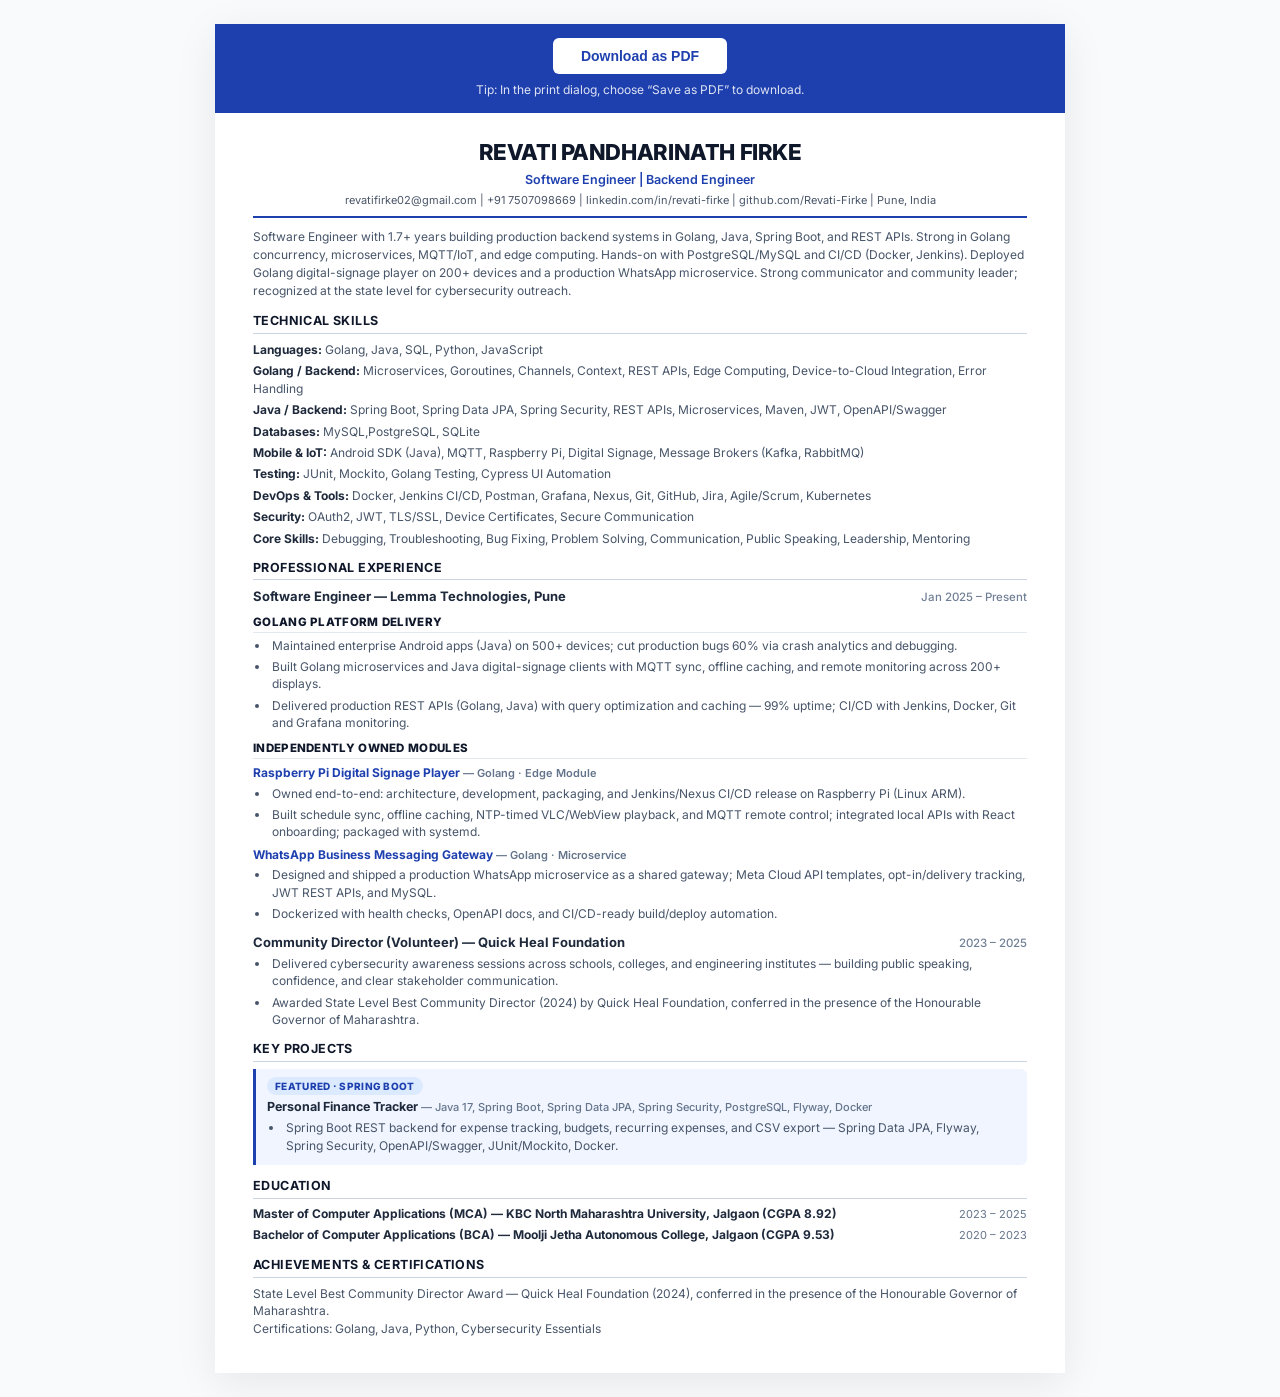
==== golang_resume.html @ a851dc43 "Refactor resume content and add new Java resume - Updated personal summary to reflect 1.8+ years of " ====
<!doctype html>
<html lang="en">
  <head>
    <meta charset="UTF-8" />
    <meta name="viewport" content="width=device-width, initial-scale=1.0" />
    <title>Revati Firke - Golang Developer Resume</title>
    <link
      href="https://fonts.googleapis.com/css2?family=Inter:wght@400;500;600;700;800&display=swap"
      rel="stylesheet"
    />
    <style>
      * {
        margin: 0;
        padding: 0;
        box-sizing: border-box;
      }
      body {
        font-family: "Inter", sans-serif;
        line-height: 1.4;
        color: #1e293b;
        background: #f8fafc;
        font-size: 12px;
      }
      .resume-container {
        max-width: 850px;
        margin: 24px auto;
        background: white;
        box-shadow: 0 10px 40px rgba(0, 0, 0, 0.08);
      }
      .no-print {
        text-align: center;
        padding: 14px;
        background: #1e40af;
      }
      .no-print button {
        padding: 10px 28px;
        background: white;
        color: #1e40af;
        border: none;
        border-radius: 6px;
        font-weight: 600;
        cursor: pointer;
        font-size: 14px;
      }
      .resume-content {
        padding: 24px 38px;
      }
      .header {
        text-align: center;
        margin-bottom: 10px;
        padding-bottom: 8px;
        border-bottom: 2px solid #1e40af;
      }
      .header h1 {
        font-size: 22px;
        font-weight: 800;
        color: #0f172a;
        letter-spacing: -0.4px;
      }
      .header .title {
        font-size: 12.5px;
        color: #1e40af;
        font-weight: 600;
        margin: 3px 0 5px;
      }
      .contact-info {
        font-size: 11px;
        color: #4a5568;
      }
      .contact-info a {
        color: #475569;
        text-decoration: none;
      }
      .section {
        margin-bottom: 12px;
      }
      .summary p {
        color: #475569;
        font-size: 12px;
        line-height: 1.5;
      }
      .section-title {
        font-size: 12.5px;
        font-weight: 700;
        color: #0f172a;
        margin-bottom: 7px;
        padding-bottom: 3px;
        border-bottom: 1.5px solid #cbd5e1;
        text-transform: uppercase;
        letter-spacing: 0.4px;
      }
      .job-header {
        display: flex;
        justify-content: space-between;
        align-items: baseline;
        flex-wrap: wrap;
        margin-bottom: 4px;
      }
      .job-title {
        font-size: 13px;
        font-weight: 700;
        color: #1e293b;
      }
      .job-date {
        font-size: 11.5px;
        color: #718096;
        font-weight: 500;
      }
      .exp-sub {
        margin-top: 8px;
      }
      .exp-sub-title {
        font-size: 11.5px;
        font-weight: 800;
        color: #0f172a;
        text-transform: uppercase;
        letter-spacing: 0.3px;
        margin-bottom: 4px;
        border-bottom: 1px solid #e2e8f0;
        padding-bottom: 2px;
      }
      .exp-module-name {
        font-size: 12px;
        font-weight: 700;
        color: #1e40af;
        margin: 6px 0 2px;
      }
      .exp-module-name span {
        font-weight: 600;
        color: #64748b;
        font-size: 11px;
      }
      ul {
        list-style: disc;
        margin-left: 17px;
        margin-top: 3px;
      }
      li {
        margin-bottom: 4px;
        color: #475569;
        font-size: 12px;
        line-height: 1.45;
        padding-left: 2px;
      }
      .skill-row {
        font-size: 12px;
        color: #475569;
        margin-bottom: 4px;
        line-height: 1.45;
      }
      .skill-row strong {
        color: #1e293b;
        font-weight: 700;
      }
      .edu-item {
        margin-bottom: 5px;
      }
      .edu-head {
        display: flex;
        justify-content: space-between;
        align-items: baseline;
        flex-wrap: wrap;
      }
      .degree {
        font-size: 12px;
        font-weight: 700;
        color: #1e293b;
      }
      .edu-date {
        font-size: 11px;
        color: #64748b;
      }
      .project {
        margin-bottom: 9px;
      }
      .project.featured {
        background: #f0f5ff;
        border-left: 3px solid #1e40af;
        padding: 8px 11px;
        border-radius: 0 6px 6px 0;
        margin-bottom: 10px;
      }
      .project-badge {
        display: inline-block;
        font-size: 10px;
        font-weight: 800;
        color: #1e40af;
        background: #dbeafe;
        padding: 2px 8px;
        border-radius: 10px;
        text-transform: uppercase;
        letter-spacing: 0.3px;
        margin-bottom: 3px;
      }
      .project-title {
        font-size: 12.5px;
        font-weight: 700;
        color: #1e293b;
      }
      .project-title span {
        font-weight: 500;
        color: #64748b;
        font-size: 11px;
      }
      .project-desc {
        font-size: 12px;
        color: #475569;
        line-height: 1.45;
        margin-top: 2px;
      }
      .project.featured ul {
        margin-top: 4px;
        margin-bottom: 0;
      }
      .project.featured li {
        margin-bottom: 3px;
      }
      .matrix-table {
        width: 100%;
        border-collapse: collapse;
        margin-top: 5px;
        font-size: 11px;
      }
      .matrix-table th,
      .matrix-table td {
        padding: 5px 8px;
        text-align: left;
        border: 1px solid #e2e8f0;
      }
      .matrix-table th {
        background: #f1f5f9;
        font-weight: 700;
        color: #0f172a;
      }
      .matrix-table td {
        color: #475569;
      }
      @media print {
        @page {
          size: A4;
          margin: 0.4in 0.5in;
        }
        body {
          background: white;
          font-size: 11px;
        }
        .resume-container {
          margin: 0;
          box-shadow: none;
          max-width: 100%;
        }
        .resume-content {
          padding: 0;
        }
        .no-print {
          display: none;
        }
        .section {
          margin-bottom: 10px;
        }
        a {
          color: #2d3748;
          text-decoration: none;
        }
      }
    </style>
  </head>
  <body>
    <div class="resume-container">
      <div class="no-print">
        <button onclick="window.print()">Download as PDF</button>
        <p
          style="
            color: rgba(255, 255, 255, 0.85);
            font-size: 12px;
            margin-top: 8px;
            font-family: Inter, sans-serif;
          "
        >
          Tip: In the print dialog, choose &ldquo;Save as PDF&rdquo; to
          download.
        </p>
      </div>

      <div class="resume-content">
        <div class="header">
          <h1>REVATI PANDHARINATH FIRKE</h1>
          <div class="title">Software Engineer | Backend Engineer</div>
          <div class="contact-info">
            revatifirke02@gmail.com | +91 7507098669 |
            <a href="https://linkedin.com/in/revati-firke-95b73b232"
              >linkedin.com/in/revati-firke</a
            >
            |
            <a href="https://github.com/Revati-Firke"
              >github.com/Revati-Firke</a
            >
            | Pune, India
          </div>
        </div>

        <div class="section summary">
          <p>
            Software Engineer with 1.7+ years building production backend
            systems in Golang, Java, Spring Boot, and REST APIs. Strong in
            Golang concurrency, microservices, MQTT/IoT, and edge computing.
            Hands-on with PostgreSQL/MySQL and CI/CD (Docker, Jenkins). Deployed
            Golang digital-signage player on 200+ devices and a production
            WhatsApp microservice. Strong communicator and community leader;
            recognized at the state level for cybersecurity outreach.
          </p>
        </div>

        <div class="section">
          <h2 class="section-title">Technical Skills</h2>
          <div class="skill-row">
            <strong>Languages:</strong> Golang, Java, SQL, Python, JavaScript
          </div>
          <div class="skill-row">
            <strong>Golang / Backend:</strong> Microservices, Goroutines,
            Channels, Context, REST APIs, Edge Computing, Device-to-Cloud
            Integration, Error Handling
          </div>
          <div class="skill-row">
            <strong>Java / Backend:</strong> Spring Boot, Spring Data JPA,
            Spring Security, REST APIs, Microservices, Maven, JWT,
            OpenAPI/Swagger
          </div>
          <div class="skill-row">
            <strong>Databases:</strong> MySQL,PostgreSQL, SQLite
          </div>
          <div class="skill-row">
            <strong>Mobile & IoT:</strong> Android SDK (Java), MQTT, Raspberry
            Pi, Digital Signage, Message Brokers (Kafka, RabbitMQ)
          </div>
          <div class="skill-row">
            <strong>Testing:</strong> JUnit, Mockito, Golang Testing, Cypress UI
            Automation
          </div>
          <div class="skill-row">
            <strong>DevOps & Tools:</strong> Docker, Jenkins CI/CD, Postman,
            Grafana, Nexus, Git, GitHub, Jira, Agile/Scrum, Kubernetes
          </div>
          <div class="skill-row">
            <strong>Security:</strong> OAuth2, JWT, TLS/SSL, Device
            Certificates, Secure Communication
          </div>
          <div class="skill-row">
            <strong>Core Skills:</strong> Debugging, Troubleshooting, Bug
            Fixing, Problem Solving, Communication, Public Speaking, Leadership,
            Mentoring
          </div>
        </div>

        <div class="section">
          <h2 class="section-title">Professional Experience</h2>

          <div class="job-header">
            <div class="job-title">
              Software Engineer — Lemma Technologies, Pune
            </div>
            <div class="job-date">Jan 2025 – Present</div>
          </div>

          <div class="exp-sub">
            <div class="exp-sub-title">Golang Platform Delivery</div>
            <ul>
              <li>
                Maintained enterprise Android apps (Java) on 500+ devices; cut
                production bugs 60% via crash analytics and debugging.
              </li>
              <li>
                Built Golang microservices and Java digital-signage clients with
                MQTT sync, offline caching, and remote monitoring across 200+
                displays.
              </li>
              <li>
                Delivered production REST APIs (Golang, Java) with query
                optimization and caching — 99% uptime; CI/CD with Jenkins,
                Docker, Git and Grafana monitoring.
              </li>
            </ul>
          </div>

          <div class="exp-sub">
            <div class="exp-sub-title">Independently Owned Modules</div>
            <div class="exp-module-name">
              Raspberry Pi Digital Signage Player
              <span>— Golang · Edge Module</span>
            </div>
            <ul>
              <li>
                Owned end-to-end: architecture, development, packaging, and
                Jenkins/Nexus CI/CD release on Raspberry Pi (Linux ARM).
              </li>
              <li>
                Built schedule sync, offline caching, NTP-timed VLC/WebView
                playback, and MQTT remote control; integrated local APIs with
                React onboarding; packaged with systemd.
              </li>
            </ul>
            <div class="exp-module-name">
              WhatsApp Business Messaging Gateway
              <span>— Golang · Microservice</span>
            </div>
            <ul>
              <li>
                Designed and shipped a production WhatsApp microservice as a
                shared gateway; Meta Cloud API templates, opt-in/delivery
                tracking, JWT REST APIs, and MySQL.
              </li>
              <li>
                Dockerized with health checks, OpenAPI docs, and CI/CD-ready
                build/deploy automation.
              </li>
            </ul>
          </div>

          <div class="job-header" style="margin-top: 10px">
            <div class="job-title">
              Community Director (Volunteer) — Quick Heal Foundation
            </div>
            <div class="job-date">2023 – 2025</div>
          </div>
          <ul>
            <li>
              Delivered cybersecurity awareness sessions across schools,
              colleges, and engineering institutes — building public speaking,
              confidence, and clear stakeholder communication.
            </li>
            <li>
              Awarded State Level Best Community Director (2024) by Quick Heal
              Foundation, conferred in the presence of the Honourable Governor
              of Maharashtra.
            </li>
          </ul>
        </div>

        <div class="section">
          <h2 class="section-title">Key Projects</h2>

          <div class="project featured">
            <div class="project-badge">Featured · Spring Boot</div>
            <div class="project-title">
              Personal Finance Tracker
              <span
                >— Java 17, Spring Boot, Spring Data JPA, Spring Security,
                PostgreSQL, Flyway, Docker</span
              >
            </div>
            <ul>
              <li>
                Spring Boot REST backend for expense tracking, budgets,
                recurring expenses, and CSV export — Spring Data JPA, Flyway,
                Spring Security, OpenAPI/Swagger, JUnit/Mockito, Docker.
              </li>
            </ul>
          </div>
        </div>

        <div class="section">
          <h2 class="section-title">Education</h2>
          <div class="edu-item">
            <div class="edu-head">
              <div class="degree">
                Master of Computer Applications (MCA) — KBC North Maharashtra
                University, Jalgaon (CGPA 8.92)
              </div>
              <div class="edu-date">2023 – 2025</div>
            </div>
          </div>
          <div class="edu-item">
            <div class="edu-head">
              <div class="degree">
                Bachelor of Computer Applications (BCA) — Moolji Jetha
                Autonomous College, Jalgaon (CGPA 9.53)
              </div>
              <div class="edu-date">2020 – 2023</div>
            </div>
          </div>
        </div>

        <div class="section">
          <h2 class="section-title">Achievements & Certifications</h2>
          <div class="skill-row">
            State Level Best Community Director Award — Quick Heal Foundation
            (2024), conferred in the presence of the Honourable Governor of
            Maharashtra.<br />
            Certifications: Golang, Java, Python, Cybersecurity Essentials
          </div>
        </div>
      </div>
    </div>
  </body>
</html>
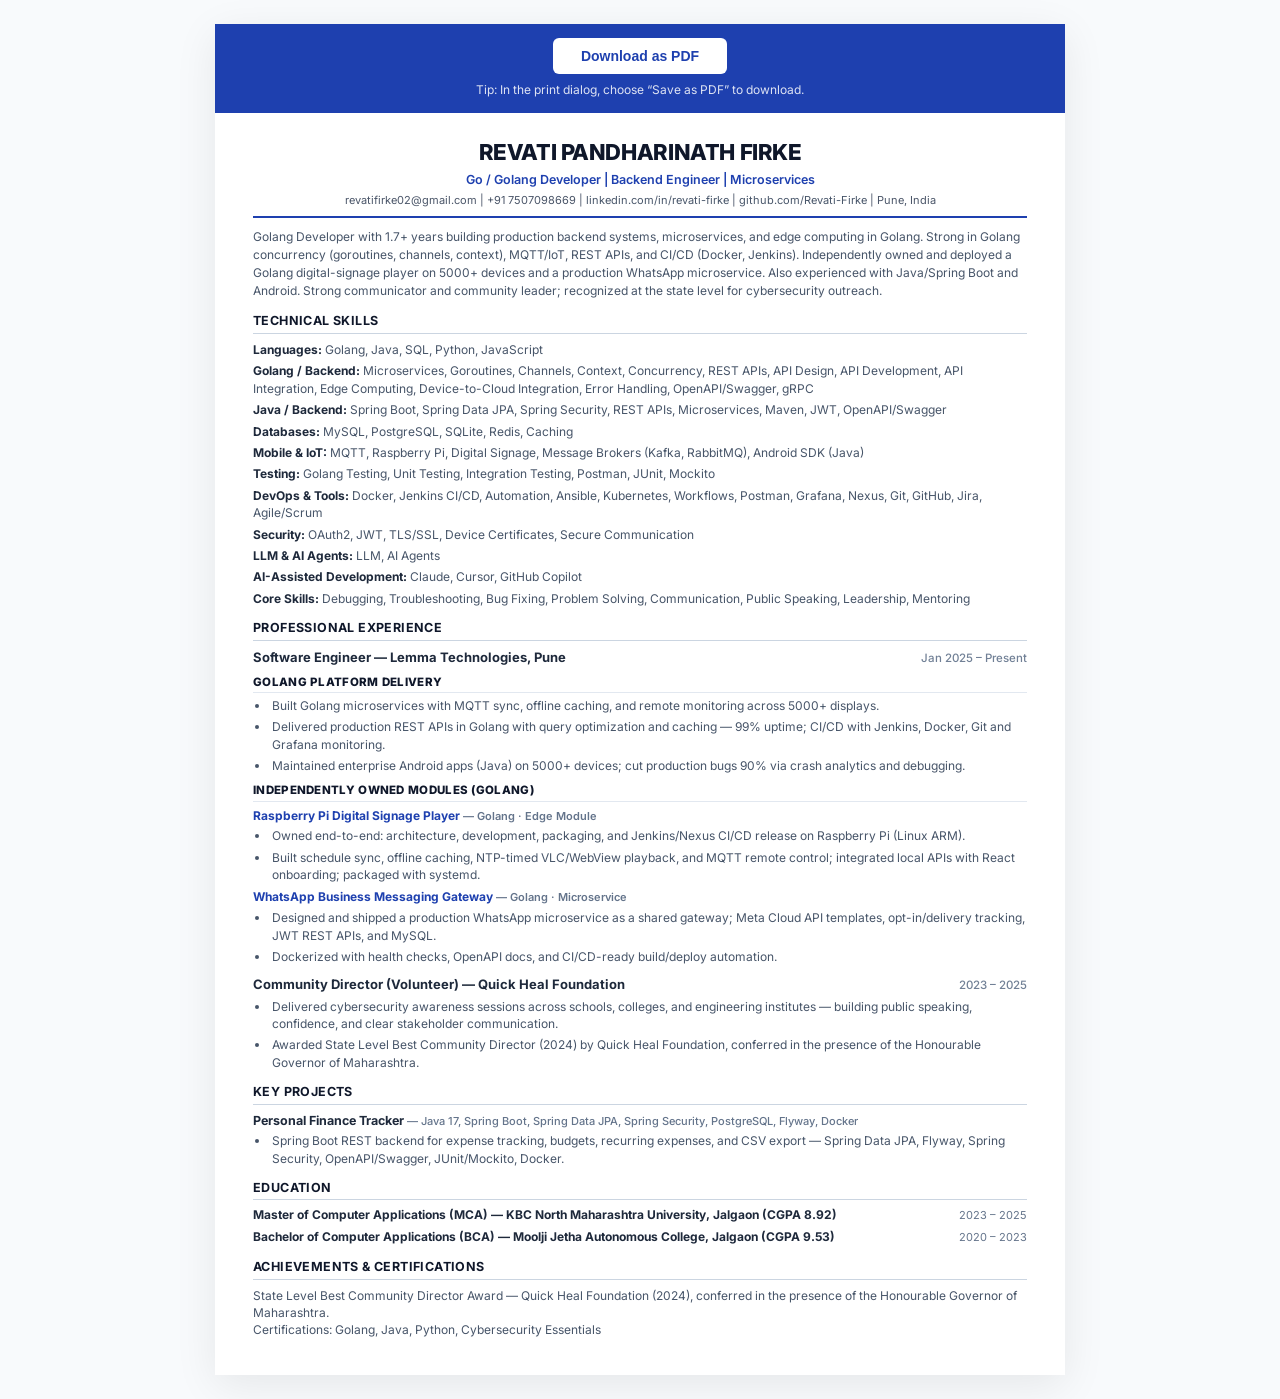
==== commit 3fd6cb6c: "Enhance Golang and Java resumes with updated content and new sections - Revised personal summaries t" ====
--- a/golang_resume.html
+++ b/golang_resume.html
@@ -174,23 +174,10 @@
         margin-bottom: 9px;
       }
       .project.featured {
-        background: #f0f5ff;
-        border-left: 3px solid #1e40af;
-        padding: 8px 11px;
-        border-radius: 0 6px 6px 0;
-        margin-bottom: 10px;
+        margin-bottom: 9px;
       }
       .project-badge {
-        display: inline-block;
-        font-size: 10px;
-        font-weight: 800;
-        color: #1e40af;
-        background: #dbeafe;
-        padding: 2px 8px;
-        border-radius: 10px;
-        text-transform: uppercase;
-        letter-spacing: 0.3px;
-        margin-bottom: 3px;
+        display: none;
       }
       .project-title {
         font-size: 12.5px;
@@ -285,7 +272,9 @@
       <div class="resume-content">
         <div class="header">
           <h1>REVATI PANDHARINATH FIRKE</h1>
-          <div class="title">Software Engineer | Backend Engineer</div>
+          <div class="title">
+            Go / Golang Developer | Backend Engineer | Microservices
+          </div>
           <div class="contact-info">
             revatifirke02@gmail.com | +91 7507098669 |
             <a href="https://linkedin.com/in/revati-firke-95b73b232"
@@ -301,13 +290,14 @@
 
         <div class="section summary">
           <p>
-            Software Engineer with 1.7+ years building production backend
-            systems in Golang, Java, Spring Boot, and REST APIs. Strong in
-            Golang concurrency, microservices, MQTT/IoT, and edge computing.
-            Hands-on with PostgreSQL/MySQL and CI/CD (Docker, Jenkins). Deployed
-            Golang digital-signage player on 200+ devices and a production
-            WhatsApp microservice. Strong communicator and community leader;
-            recognized at the state level for cybersecurity outreach.
+            Golang Developer with 1.7+ years building production backend
+            systems, microservices, and edge computing in Golang. Strong in
+            Golang concurrency (goroutines, channels, context), MQTT/IoT, REST
+            APIs, and CI/CD (Docker, Jenkins). Independently owned and deployed
+            a Golang digital-signage player on 5000+ devices and a production
+            WhatsApp microservice. Also experienced with Java/Spring Boot and
+            Android. Strong communicator and community leader; recognized at the
+            state level for cybersecurity outreach.
           </p>
         </div>
 
@@ -318,8 +308,9 @@
           </div>
           <div class="skill-row">
             <strong>Golang / Backend:</strong> Microservices, Goroutines,
-            Channels, Context, REST APIs, Edge Computing, Device-to-Cloud
-            Integration, Error Handling
+            Channels, Context, Concurrency, REST APIs, API Design, API
+            Development, API Integration, Edge Computing, Device-to-Cloud
+            Integration, Error Handling, OpenAPI/Swagger, gRPC
           </div>
           <div class="skill-row">
             <strong>Java / Backend:</strong> Spring Boot, Spring Data JPA,
@@ -327,23 +318,32 @@
             OpenAPI/Swagger
           </div>
           <div class="skill-row">
-            <strong>Databases:</strong> MySQL,PostgreSQL, SQLite
-          </div>
-          <div class="skill-row">
-            <strong>Mobile & IoT:</strong> Android SDK (Java), MQTT, Raspberry
-            Pi, Digital Signage, Message Brokers (Kafka, RabbitMQ)
-          </div>
-          <div class="skill-row">
-            <strong>Testing:</strong> JUnit, Mockito, Golang Testing, Cypress UI
-            Automation
-          </div>
-          <div class="skill-row">
-            <strong>DevOps & Tools:</strong> Docker, Jenkins CI/CD, Postman,
-            Grafana, Nexus, Git, GitHub, Jira, Agile/Scrum, Kubernetes
+            <strong>Databases:</strong> MySQL, PostgreSQL, SQLite, Redis,
+            Caching
+          </div>
+          <div class="skill-row">
+            <strong>Mobile & IoT:</strong> MQTT, Raspberry Pi, Digital Signage,
+            Message Brokers (Kafka, RabbitMQ), Android SDK (Java)
+          </div>
+          <div class="skill-row">
+            <strong>Testing:</strong> Golang Testing, Unit Testing, Integration
+            Testing, Postman, JUnit, Mockito
+          </div>
+          <div class="skill-row">
+            <strong>DevOps & Tools:</strong> Docker, Jenkins CI/CD, Automation,
+            Ansible, Kubernetes, Workflows, Postman, Grafana, Nexus, Git,
+            GitHub, Jira, Agile/Scrum
           </div>
           <div class="skill-row">
             <strong>Security:</strong> OAuth2, JWT, TLS/SSL, Device
             Certificates, Secure Communication
+          </div>
+          <div class="skill-row">
+            <strong>LLM &amp; AI Agents:</strong> LLM, AI Agents
+          </div>
+          <div class="skill-row">
+            <strong>AI-Assisted Development:</strong> Claude, Cursor, GitHub
+            Copilot
           </div>
           <div class="skill-row">
             <strong>Core Skills:</strong> Debugging, Troubleshooting, Bug
@@ -366,24 +366,25 @@
             <div class="exp-sub-title">Golang Platform Delivery</div>
             <ul>
               <li>
-                Maintained enterprise Android apps (Java) on 500+ devices; cut
-                production bugs 60% via crash analytics and debugging.
-              </li>
-              <li>
-                Built Golang microservices and Java digital-signage clients with
-                MQTT sync, offline caching, and remote monitoring across 200+
-                displays.
-              </li>
-              <li>
-                Delivered production REST APIs (Golang, Java) with query
+                Built Golang microservices with MQTT sync, offline caching, and
+                remote monitoring across 5000+ displays.
+              </li>
+              <li>
+                Delivered production REST APIs in Golang with query
                 optimization and caching — 99% uptime; CI/CD with Jenkins,
                 Docker, Git and Grafana monitoring.
               </li>
+              <li>
+                Maintained enterprise Android apps (Java) on 5000+ devices; cut
+                production bugs 90% via crash analytics and debugging.
+              </li>
             </ul>
           </div>
 
           <div class="exp-sub">
-            <div class="exp-sub-title">Independently Owned Modules</div>
+            <div class="exp-sub-title">
+              Independently Owned Modules (Golang)
+            </div>
             <div class="exp-module-name">
               Raspberry Pi Digital Signage Player
               <span>— Golang · Edge Module</span>
@@ -439,8 +440,7 @@
         <div class="section">
           <h2 class="section-title">Key Projects</h2>
 
-          <div class="project featured">
-            <div class="project-badge">Featured · Spring Boot</div>
+          <div class="project">
             <div class="project-title">
               Personal Finance Tracker
               <span
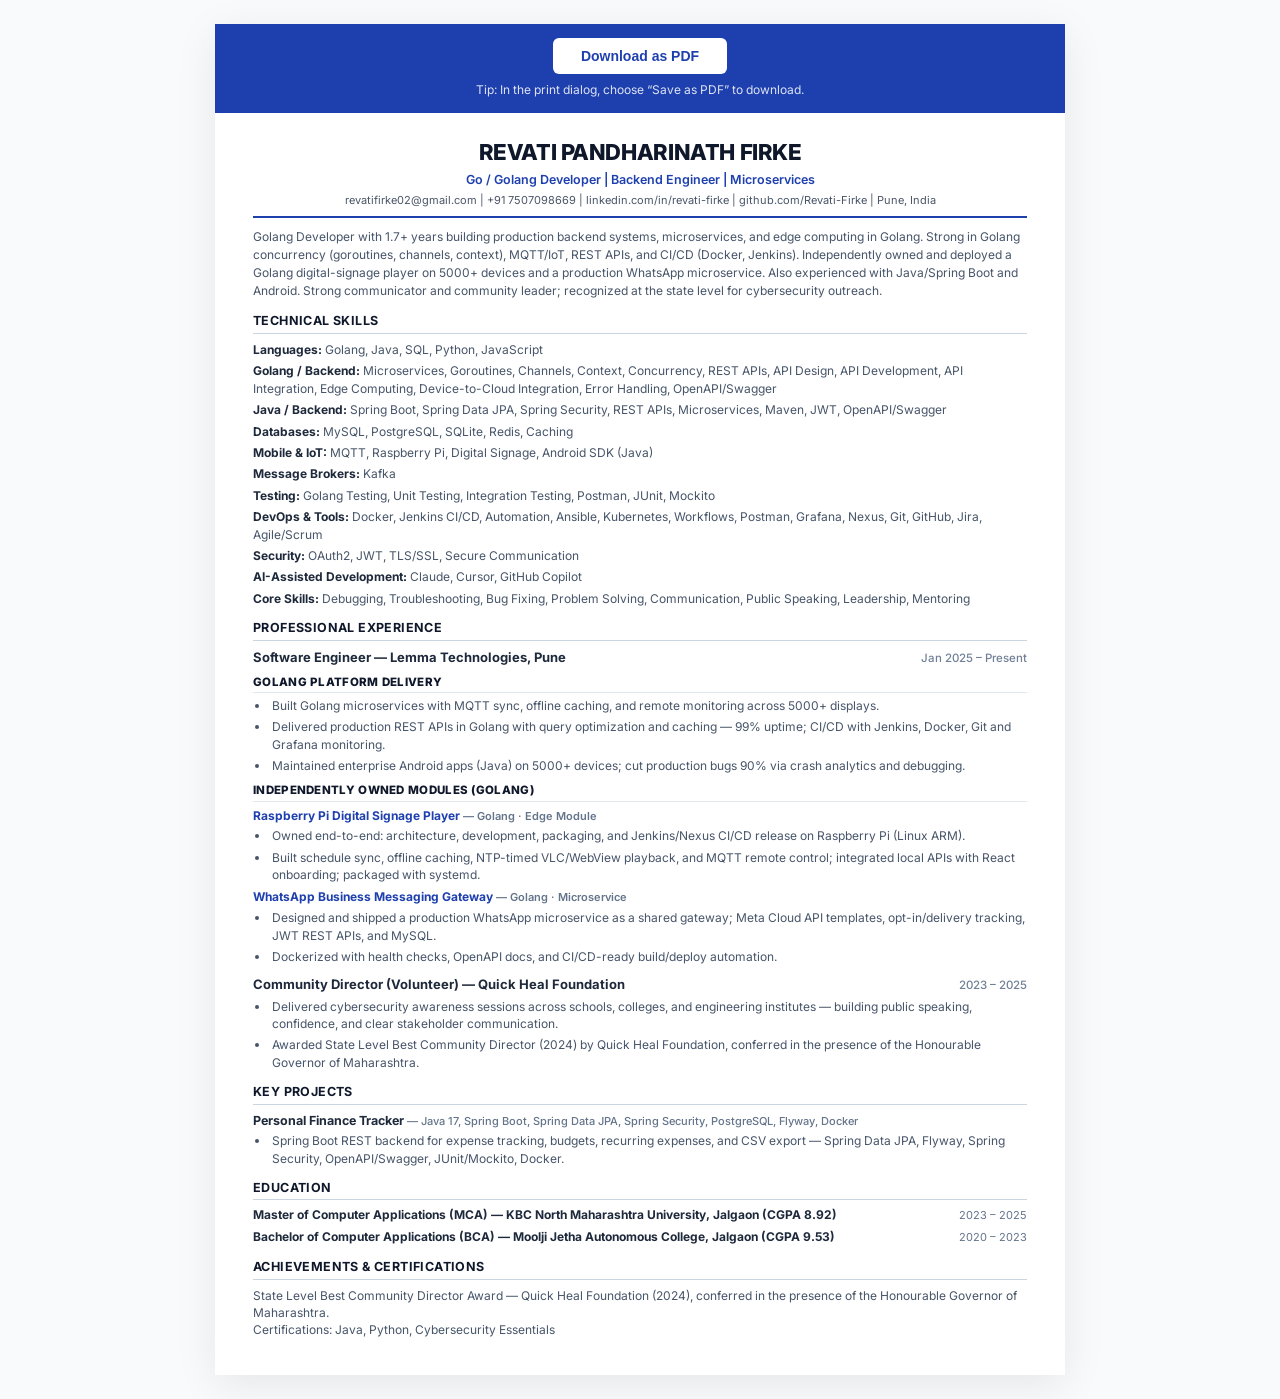
==== commit 1706b39c: "Refactor resumes and HTML templates: remove LLM & AI Agents section, update skills, and adjust certi" ====
--- a/golang_resume.html
+++ b/golang_resume.html
@@ -228,6 +228,8 @@
           margin: 0.4in 0.5in;
         }
         body {
+          margin: 0;
+          padding: 0;
           background: white;
           font-size: 11px;
         }
@@ -248,6 +250,12 @@
         a {
           color: #2d3748;
           text-decoration: none;
+        }
+        .job-date {
+          display: none;
+        }
+        .edu-date {
+          display: none;
         }
       }
     </style>
@@ -310,7 +318,7 @@
             <strong>Golang / Backend:</strong> Microservices, Goroutines,
             Channels, Context, Concurrency, REST APIs, API Design, API
             Development, API Integration, Edge Computing, Device-to-Cloud
-            Integration, Error Handling, OpenAPI/Swagger, gRPC
+            Integration, Error Handling, OpenAPI/Swagger
           </div>
           <div class="skill-row">
             <strong>Java / Backend:</strong> Spring Boot, Spring Data JPA,
@@ -323,7 +331,10 @@
           </div>
           <div class="skill-row">
             <strong>Mobile & IoT:</strong> MQTT, Raspberry Pi, Digital Signage,
-            Message Brokers (Kafka, RabbitMQ), Android SDK (Java)
+            Android SDK (Java)
+          </div>
+          <div class="skill-row">
+            <strong>Message Brokers:</strong> Kafka
           </div>
           <div class="skill-row">
             <strong>Testing:</strong> Golang Testing, Unit Testing, Integration
@@ -335,11 +346,7 @@
             GitHub, Jira, Agile/Scrum
           </div>
           <div class="skill-row">
-            <strong>Security:</strong> OAuth2, JWT, TLS/SSL, Device
-            Certificates, Secure Communication
-          </div>
-          <div class="skill-row">
-            <strong>LLM &amp; AI Agents:</strong> LLM, AI Agents
+            <strong>Security:</strong> OAuth2, JWT, TLS/SSL, Secure Communication
           </div>
           <div class="skill-row">
             <strong>AI-Assisted Development:</strong> Claude, Cursor, GitHub
@@ -370,9 +377,9 @@
                 remote monitoring across 5000+ displays.
               </li>
               <li>
-                Delivered production REST APIs in Golang with query
-                optimization and caching — 99% uptime; CI/CD with Jenkins,
-                Docker, Git and Grafana monitoring.
+                Delivered production REST APIs in Golang with query optimization
+                and caching — 99% uptime; CI/CD with Jenkins, Docker, Git and
+                Grafana monitoring.
               </li>
               <li>
                 Maintained enterprise Android apps (Java) on 5000+ devices; cut
@@ -486,7 +493,7 @@
             State Level Best Community Director Award — Quick Heal Foundation
             (2024), conferred in the presence of the Honourable Governor of
             Maharashtra.<br />
-            Certifications: Golang, Java, Python, Cybersecurity Essentials
+            Certifications: Java, Python, Cybersecurity Essentials
           </div>
         </div>
       </div>
